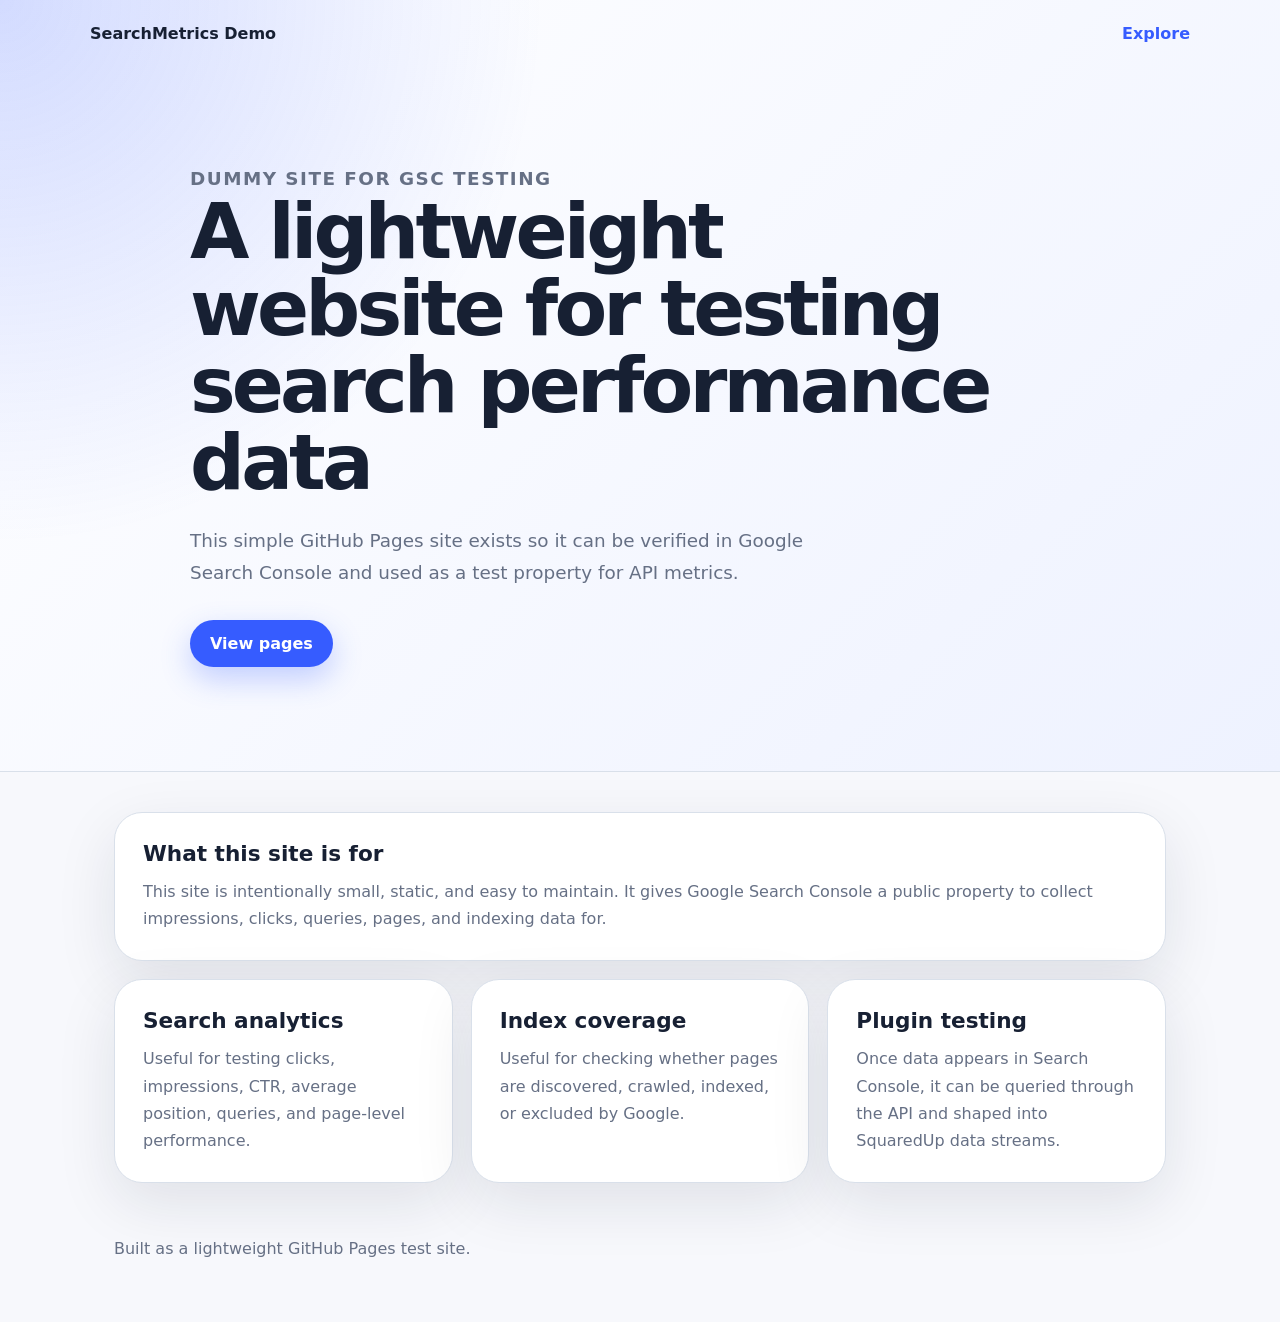
==== index.html @ 0b87979d "Basic homepage and styling for lightweight test site" ====
<!doctype html>
<html lang="en">
<head>
  <meta charset="utf-8" />
  <meta name="viewport" content="width=device-width, initial-scale=1" />

  <title>Search Metrics Demo Site</title>
  <meta
    name="description"
    content="A lightweight demo website used for testing Google Search Console metrics."
  />

  <!-- Add your Google Search Console verification tag here later -->
  <!-- <meta name="google-site-verification" content="YOUR_CODE_HERE" /> -->

  <link rel="stylesheet" href="./styles.css" />
</head>

<body>
  <header class="hero">
    <nav class="nav">
      <strong>SearchMetrics Demo</strong>
      <a href="#content">Explore</a>
    </nav>

    <section class="hero-content">
      <p class="eyebrow">Dummy site for GSC testing</p>
      <h1>A lightweight website for testing search performance data</h1>
      <p>
        This simple GitHub Pages site exists so it can be verified in Google
        Search Console and used as a test property for API metrics.
      </p>
      <a class="button" href="#content">View pages</a>
    </section>
  </header>

  <main id="content" class="content">
    <section class="card">
      <h2>What this site is for</h2>
      <p>
        This site is intentionally small, static, and easy to maintain. It gives
        Google Search Console a public property to collect impressions, clicks,
        queries, pages, and indexing data for.
      </p>
    </section>

    <section class="grid">
      <article class="card">
        <h2>Search analytics</h2>
        <p>
          Useful for testing clicks, impressions, CTR, average position, queries,
          and page-level performance.
        </p>
      </article>

      <article class="card">
        <h2>Index coverage</h2>
        <p>
          Useful for checking whether pages are discovered, crawled, indexed, or
          excluded by Google.
        </p>
      </article>

      <article class="card">
        <h2>Plugin testing</h2>
        <p>
          Once data appears in Search Console, it can be queried through the API
          and shaped into SquaredUp data streams.
        </p>
      </article>
    </section>
  </main>

  <footer class="footer">
    <p>Built as a lightweight GitHub Pages test site.</p>
  </footer>
</body>
</html>
---- styles.css ----
:root {
  --bg: #f7f8fc;
  --text: #172033;
  --muted: #667085;
  --card: #ffffff;
  --border: #d9e0ea;
  --accent: #365cff;
  --accent-dark: #243fd0;
  --shadow: 0 20px 60px rgba(23, 32, 51, 0.1);
}

* {
  box-sizing: border-box;
}

html {
  scroll-behavior: smooth;
}

body {
  margin: 0;
  font-family:
    Inter,
    ui-sans-serif,
    system-ui,
    -apple-system,
    BlinkMacSystemFont,
    "Segoe UI",
    sans-serif;
  color: var(--text);
  background: var(--bg);
}

.hero {
  min-height: 72vh;
  padding: 24px;
  background:
    radial-gradient(circle at top left, rgba(54, 92, 255, 0.22), transparent 34rem),
    linear-gradient(135deg, #ffffff, #eef2ff);
  border-bottom: 1px solid var(--border);
}

.nav {
  max-width: 1100px;
  margin: 0 auto;
  display: flex;
  justify-content: space-between;
  align-items: center;
}

.nav a {
  color: var(--accent);
  text-decoration: none;
  font-weight: 700;
}

.hero-content {
  max-width: 900px;
  margin: 120px auto 80px;
}

.eyebrow {
  margin: 0 0 12px;
  color: var(--accent);
  font-size: 0.8rem;
  font-weight: 800;
  letter-spacing: 0.08em;
  text-transform: uppercase;
}

h1 {
  max-width: 820px;
  margin: 0;
  font-size: clamp(2.4rem, 6vw, 5rem);
  line-height: 1;
  letter-spacing: -0.05em;
}

.hero-content p {
  max-width: 640px;
  margin: 24px 0 0;
  color: var(--muted);
  font-size: 1.15rem;
  line-height: 1.7;
}

.button {
  display: inline-block;
  margin-top: 32px;
  padding: 14px 20px;
  border-radius: 999px;
  background: var(--accent);
  color: #ffffff;
  text-decoration: none;
  font-weight: 800;
  box-shadow: 0 12px 30px rgba(54, 92, 255, 0.28);
}

.button:hover {
  background: var(--accent-dark);
}

.content {
  max-width: 1100px;
  margin: 0 auto;
  padding: 40px 24px;
}

.grid {
  display: grid;
  grid-template-columns: repeat(3, 1fr);
  gap: 18px;
  margin-top: 18px;
}

.card {
  padding: 28px;
  border: 1px solid var(--border);
  border-radius: 28px;
  background: var(--card);
  box-shadow: var(--shadow);
}

.card h2 {
  margin: 0 0 12px;
  font-size: 1.35rem;
}

.card p {
  margin: 0;
  color: var(--muted);
  line-height: 1.7;
}

.footer {
  max-width: 1100px;
  margin: 0 auto;
  padding: 0 24px 48px;
  color: var(--muted);
}

@media (max-width: 780px) {
  .hero-content {
    margin-top: 80px;
  }

  .grid {
    grid-template-columns: 1fr;
  }
}
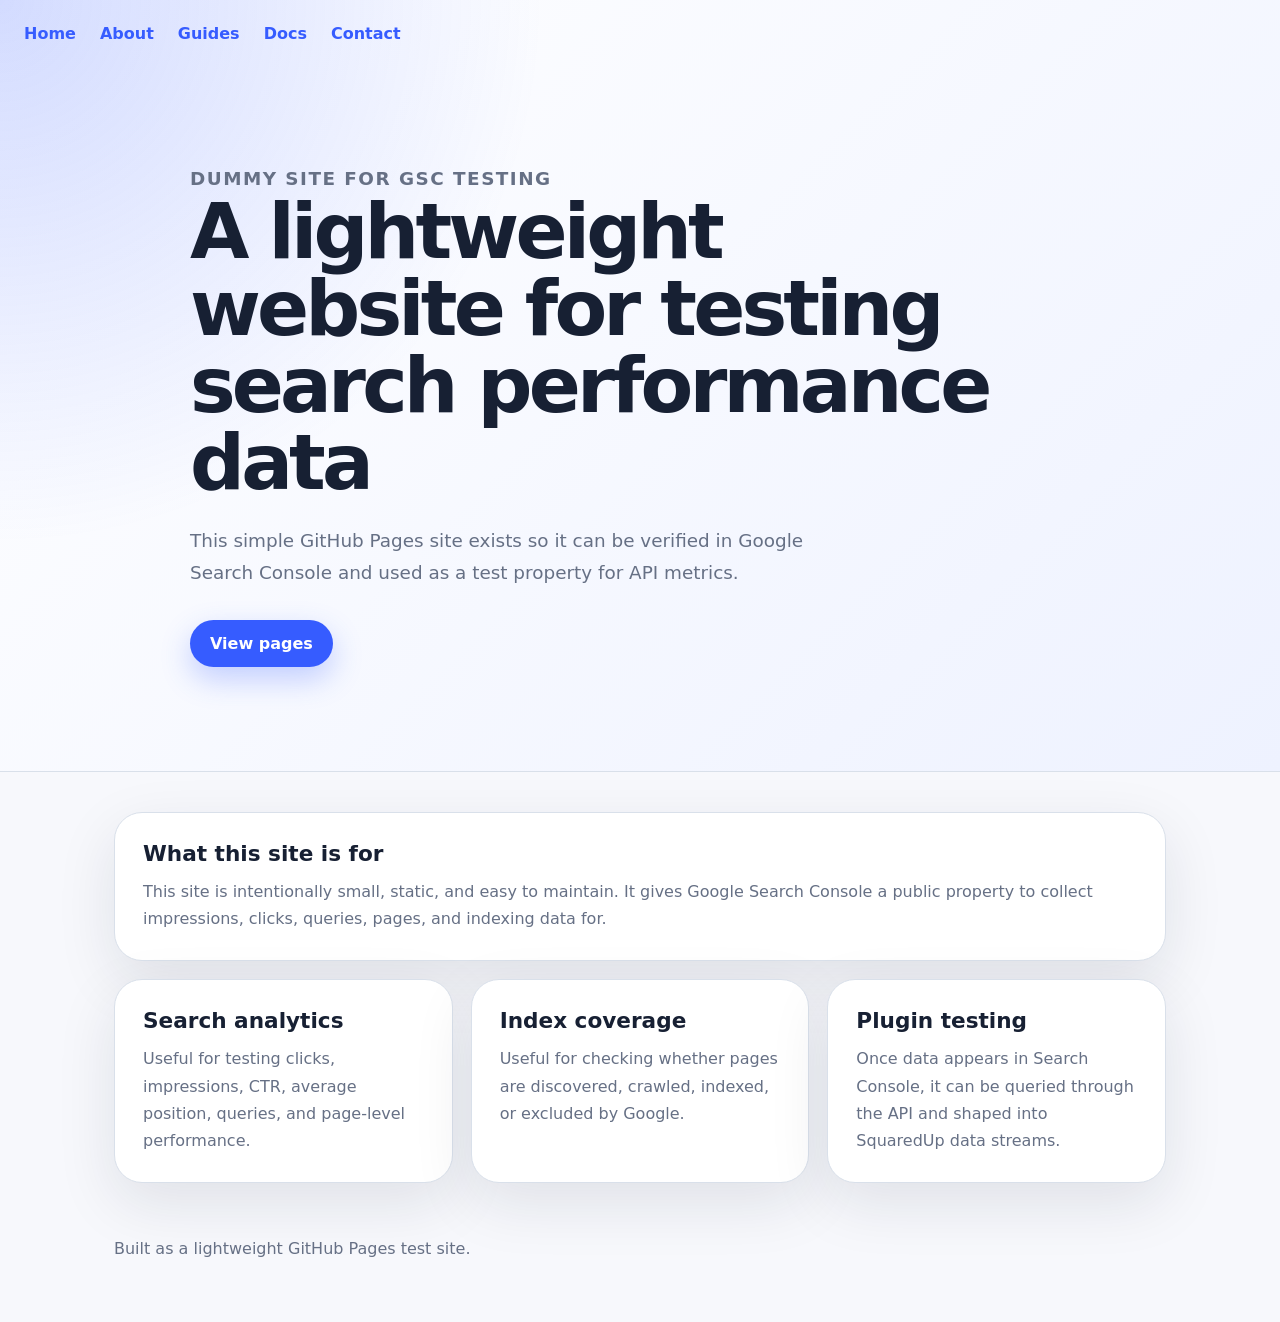
==== commit 70f13ca1: "Updated nav links to use relative paths" ====
--- a/index.html
+++ b/index.html
@@ -1,80 +1,81 @@
-
-
 <!doctype html>
 <html lang="en">
-<head>
-  <meta charset="utf-8" />
-  <meta name="viewport" content="width=device-width, initial-scale=1" />
+  <head>
+    <meta charset="utf-8" />
+    <meta name="viewport" content="width=device-width, initial-scale=1" />
 
-  <title>Search Metrics Demo Site</title>
-  <meta
-    name="description"
-    content="A lightweight demo website used for testing Google Search Console metrics."
-  />
+    <title>Search Metrics Demo Site</title>
+    <meta
+      name="description"
+      content="A lightweight demo website used for testing Google Search Console metrics."
+    />
 
-  <!-- Add your Google Search Console verification tag here later -->
-  <!-- <meta name="google-site-verification" content="YOUR_CODE_HERE" /> -->
+    <!-- Add your Google Search Console verification tag here later -->
+    <!-- <meta name="google-site-verification" content="YOUR_CODE_HERE" /> -->
 
-  <link rel="stylesheet" href="./styles.css" />
-</head>
+    <link rel="stylesheet" href="./styles.css" />
+  </head>
 
-<body>
-  <header class="hero">
-    <nav class="nav">
-      <strong>SearchMetrics Demo</strong>
-      <a href="#content">Explore</a>
-    </nav>
+  <body>
+    <header class="hero">
+      <nav>
+        <a href="./index.html">Home</a>
+        <a href="./about.html">About</a>
+        <a href="./guides.html">Guides</a>
+        <a href="./docs.html">Docs</a>
+        <a href="./contact.html">Contact</a>
+      </nav>
 
-    <section class="hero-content">
-      <p class="eyebrow">Dummy site for GSC testing</p>
-      <h1>A lightweight website for testing search performance data</h1>
-      <p>
-        This simple GitHub Pages site exists so it can be verified in Google
-        Search Console and used as a test property for API metrics.
-      </p>
-      <a class="button" href="#content">View pages</a>
-    </section>
-  </header>
+      <section class="hero-content">
+        <p class="eyebrow">Dummy site for GSC testing</p>
+        <h1>A lightweight website for testing search performance data</h1>
+        <p>
+          This simple GitHub Pages site exists so it can be verified in Google
+          Search Console and used as a test property for API metrics.
+        </p>
+        <a class="button" href="#content">View pages</a>
+      </section>
+    </header>
 
-  <main id="content" class="content">
-    <section class="card">
-      <h2>What this site is for</h2>
-      <p>
-        This site is intentionally small, static, and easy to maintain. It gives
-        Google Search Console a public property to collect impressions, clicks,
-        queries, pages, and indexing data for.
-      </p>
-    </section>
+    <main id="content" class="content">
+      <section class="card">
+        <h2>What this site is for</h2>
+        <p>
+          This site is intentionally small, static, and easy to maintain. It
+          gives Google Search Console a public property to collect impressions,
+          clicks, queries, pages, and indexing data for.
+        </p>
+      </section>
 
-    <section class="grid">
-      <article class="card">
-        <h2>Search analytics</h2>
-        <p>
-          Useful for testing clicks, impressions, CTR, average position, queries,
-          and page-level performance.
-        </p>
-      </article>
+      <section class="grid">
+        <article class="card">
+          <h2>Search analytics</h2>
+          <p>
+            Useful for testing clicks, impressions, CTR, average position,
+            queries, and page-level performance.
+          </p>
+        </article>
 
-      <article class="card">
-        <h2>Index coverage</h2>
-        <p>
-          Useful for checking whether pages are discovered, crawled, indexed, or
-          excluded by Google.
-        </p>
-      </article>
+        <article class="card">
+          <h2>Index coverage</h2>
+          <p>
+            Useful for checking whether pages are discovered, crawled, indexed,
+            or excluded by Google.
+          </p>
+        </article>
 
-      <article class="card">
-        <h2>Plugin testing</h2>
-        <p>
-          Once data appears in Search Console, it can be queried through the API
-          and shaped into SquaredUp data streams.
-        </p>
-      </article>
-    </section>
-  </main>
+        <article class="card">
+          <h2>Plugin testing</h2>
+          <p>
+            Once data appears in Search Console, it can be queried through the
+            API and shaped into SquaredUp data streams.
+          </p>
+        </article>
+      </section>
+    </main>
 
-  <footer class="footer">
-    <p>Built as a lightweight GitHub Pages test site.</p>
-  </footer>
-</body>
-</html>+    <footer class="footer">
+      <p>Built as a lightweight GitHub Pages test site.</p>
+    </footer>
+  </body>
+</html>
--- a/styles.css
+++ b/styles.css
@@ -40,18 +40,19 @@
   border-bottom: 1px solid var(--border);
 }
 
-.nav {
-  max-width: 1100px;
-  margin: 0 auto;
+nav {
   display: flex;
-  justify-content: space-between;
-  align-items: center;
+  gap: 24px;
+  font-weight: 600;
 }
 
-.nav a {
+nav a {
+  text-decoration: none;
   color: var(--accent);
-  text-decoration: none;
-  font-weight: 700;
+}
+
+nav a:hover {
+  text-decoration: underline;
 }
 
 .hero-content {
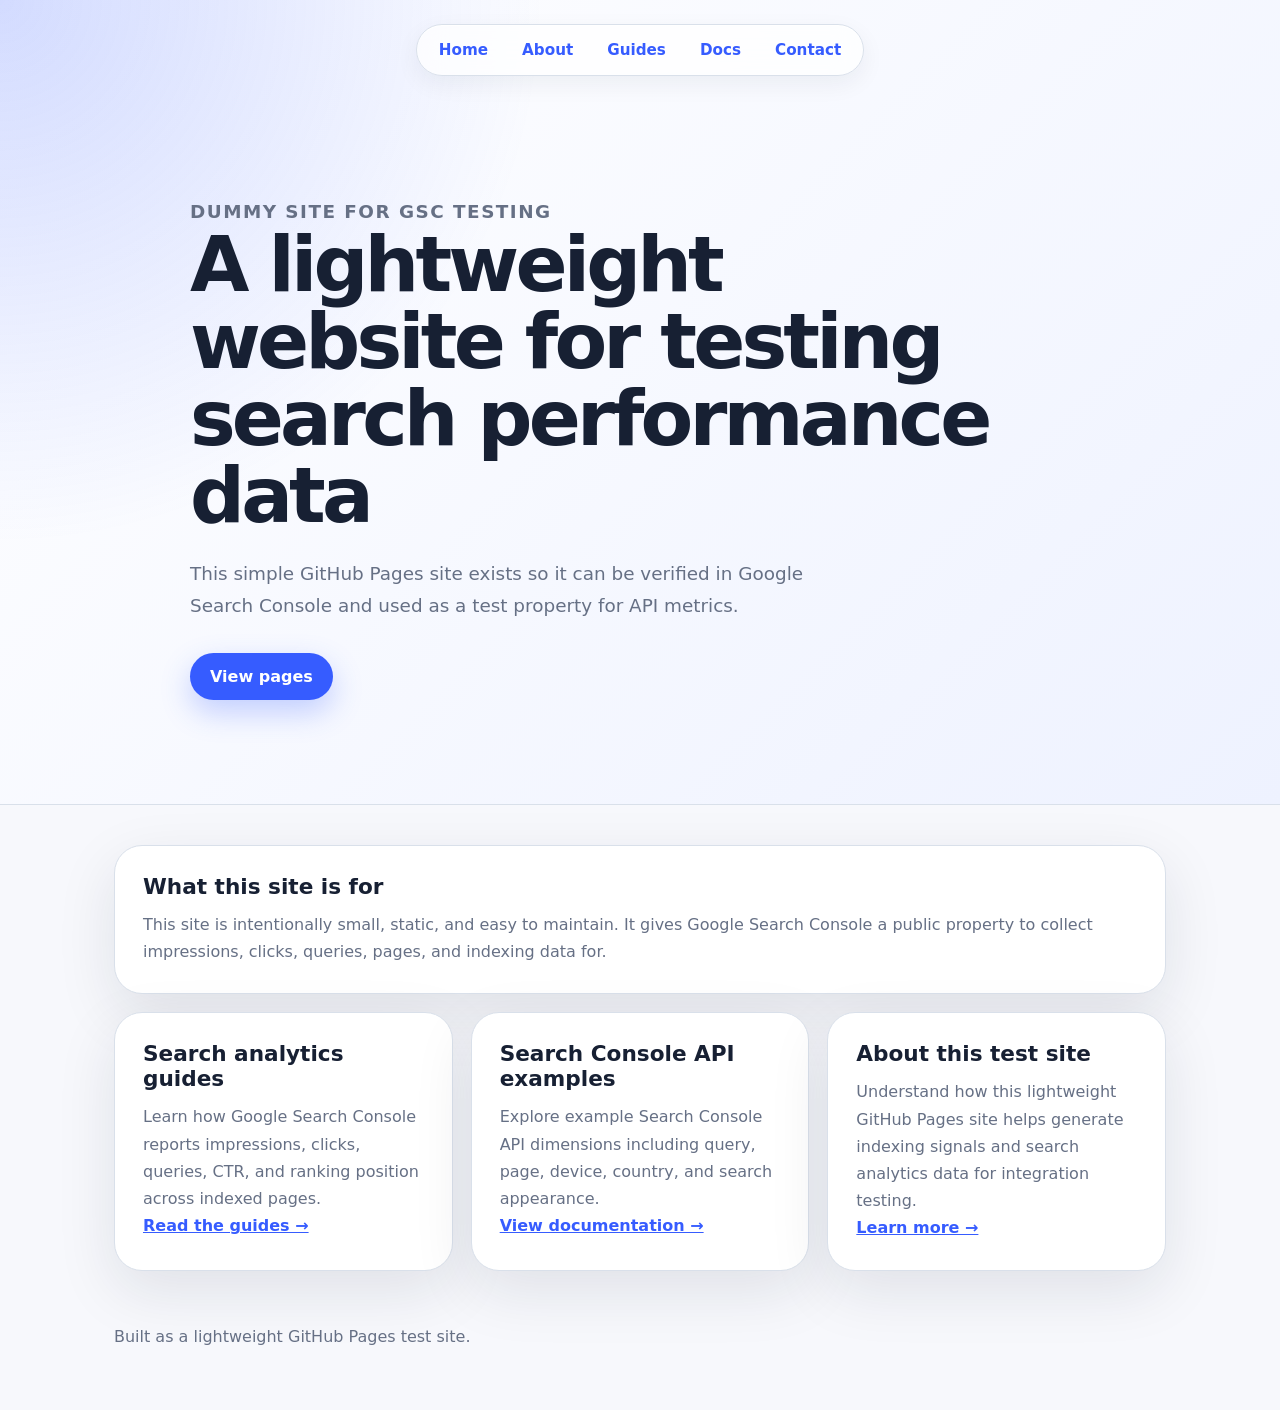
==== commit 74818118: "Updated homepage with more internal links" ====
--- a/index.html
+++ b/index.html
@@ -10,8 +10,10 @@
       content="A lightweight demo website used for testing Google Search Console metrics."
     />
 
-    <!-- Add your Google Search Console verification tag here later -->
-    <!-- <meta name="google-site-verification" content="YOUR_CODE_HERE" /> -->
+    <meta
+      name="google-site-verification"
+      content="sIRmQoUHu9z6Y3kTwioSYbK9b_Pt0CVYlwQNP-egn8g"
+    />
 
     <link rel="stylesheet" href="./styles.css" />
   </head>
@@ -49,29 +51,42 @@
 
       <section class="grid">
         <article class="card">
-          <h2>Search analytics</h2>
+          <h2>Search analytics guides</h2>
           <p>
-            Useful for testing clicks, impressions, CTR, average position,
-            queries, and page-level performance.
+            Learn how Google Search Console reports impressions, clicks,
+            queries, CTR, and ranking position across indexed pages.
+          </p>
+
+          <p>
+            <a href="./guides.html">Read the guides →</a>
           </p>
         </article>
 
         <article class="card">
-          <h2>Index coverage</h2>
+          <h2>Search Console API examples</h2>
           <p>
-            Useful for checking whether pages are discovered, crawled, indexed,
-            or excluded by Google.
+            Explore example Search Console API dimensions including query, page,
+            device, country, and search appearance.
+          </p>
+
+          <p>
+            <a href="./docs.html">View documentation →</a>
           </p>
         </article>
 
         <article class="card">
-          <h2>Plugin testing</h2>
+          <h2>About this test site</h2>
           <p>
-            Once data appears in Search Console, it can be queried through the
-            API and shaped into SquaredUp data streams.
+            Understand how this lightweight GitHub Pages site helps generate
+            indexing signals and search analytics data for integration testing.
+          </p>
+
+          <p>
+            <a href="./about.html">Learn more →</a>
           </p>
         </article>
       </section>
+
     </main>
 
     <footer class="footer">
--- a/styles.css
+++ b/styles.css
@@ -31,6 +31,66 @@
   background: var(--bg);
 }
 
+/* ===============================
+   NAVIGATION (shared across pages)
+================================ */
+
+nav {
+  display: flex;
+  justify-content: center;
+  align-items: center;
+  gap: 6px;
+
+  width: fit-content;
+  max-width: calc(100% - 48px);
+
+  margin: 28px auto 36px;
+  padding: 8px;
+
+  border: 1px solid var(--border);
+  border-radius: 999px;
+
+  background: rgba(255, 255, 255, 0.72);
+  backdrop-filter: blur(14px);
+
+  box-shadow:
+    0 8px 24px rgba(23, 32, 51, 0.06),
+    inset 0 1px 0 rgba(255, 255, 255, 0.8);
+
+  font-weight: 600;
+}
+
+nav a {
+  padding: 8px 14px;
+  border-radius: 999px;
+
+  color: var(--accent);
+  font-size: 0.95rem;
+  text-decoration: none;
+
+  transition:
+    background 0.18s ease,
+    color 0.18s ease,
+    transform 0.12s ease,
+    box-shadow 0.12s ease;
+}
+
+nav a:hover {
+  background: #eef2ff;
+  color: var(--accent-dark);
+  transform: translateY(-1px);
+  box-shadow: 0 2px 8px rgba(54, 92, 255, 0.16);
+}
+
+nav a:active {
+  transform: translateY(0);
+  box-shadow: none;
+}
+
+/* ===============================
+   HOMEPAGE
+================================ */
+
 .hero {
   min-height: 72vh;
   padding: 24px;
@@ -40,19 +100,8 @@
   border-bottom: 1px solid var(--border);
 }
 
-nav {
-  display: flex;
-  gap: 24px;
-  font-weight: 600;
-}
-
-nav a {
-  text-decoration: none;
-  color: var(--accent);
-}
-
-nav a:hover {
-  text-decoration: underline;
+.hero nav {
+  margin-top: 0;
 }
 
 .hero-content {
@@ -101,6 +150,10 @@
   background: var(--accent-dark);
 }
 
+/* ===============================
+   GENERAL CONTENT
+================================ */
+
 .content {
   max-width: 1100px;
   margin: 0 auto;
@@ -112,6 +165,13 @@
   grid-template-columns: repeat(3, 1fr);
   gap: 18px;
   margin-top: 18px;
+}
+
+/* FIXED: prevents guides page overlap */
+
+.grid.two,
+.two {
+  grid-template-columns: repeat(auto-fit, minmax(280px, 1fr));
 }
 
 .card {
@@ -120,6 +180,7 @@
   border-radius: 28px;
   background: var(--card);
   box-shadow: var(--shadow);
+  min-width: 0;
 }
 
 .card h2 {
@@ -131,6 +192,12 @@
   margin: 0;
   color: var(--muted);
   line-height: 1.7;
+}
+
+.card a {
+  color: var(--accent);
+  font-weight: 700;
+  overflow-wrap: anywhere;
 }
 
 .footer {
@@ -140,7 +207,92 @@
   color: var(--muted);
 }
 
+/* ===============================
+   SUBPAGES
+================================ */
+
+.page {
+  max-width: 760px;
+  margin: 0 auto;
+  padding: 24px 24px 64px;
+}
+
+.page nav {
+  margin-top: 0;
+  margin-bottom: 36px;
+}
+
+.page > .card:first-of-type {
+  text-align: center;
+  padding: 44px;
+  background:
+    radial-gradient(circle at top right, rgba(54, 92, 255, 0.12), transparent 26rem),
+    linear-gradient(135deg, #ffffff, #f4f6ff);
+}
+
+.page > .card:first-of-type h1 {
+  font-size: clamp(2rem, 4vw, 3.4rem);
+}
+
+.page > .card:first-of-type p:not(.eyebrow) {
+  max-width: 540px;
+  margin: 16px auto 0;
+}
+
+.page .card + .card {
+  margin-top: 22px;
+}
+
+.page .grid {
+  margin-top: 22px;
+}
+
+.page .grid .card {
+  height: 100%;
+}
+
+.link-card {
+  border-color: rgba(54, 92, 255, 0.22);
+  background:
+    radial-gradient(circle at top right, rgba(54, 92, 255, 0.08), transparent 18rem),
+    var(--card);
+}
+
+ul {
+  margin: 0;
+  padding-left: 0;
+  color: var(--muted);
+  line-height: 1.8;
+  list-style: none;
+}
+
+li {
+  padding: 10px 14px;
+  border: 1px solid var(--border);
+  border-radius: 14px;
+  background: #f7f8fc;
+  overflow-wrap: anywhere;
+}
+
+li + li {
+  margin-top: 8px;
+}
+
+/* ===============================
+   RESPONSIVE
+================================ */
+
 @media (max-width: 780px) {
+  nav {
+    flex-wrap: wrap;
+    max-width: 100%;
+    border-radius: 24px;
+  }
+
+  nav a {
+    padding: 8px 12px;
+  }
+
   .hero-content {
     margin-top: 80px;
   }
@@ -148,4 +300,8 @@
   .grid {
     grid-template-columns: 1fr;
   }
+
+  .page > .card:first-of-type {
+    padding: 32px;
+  }
 }
